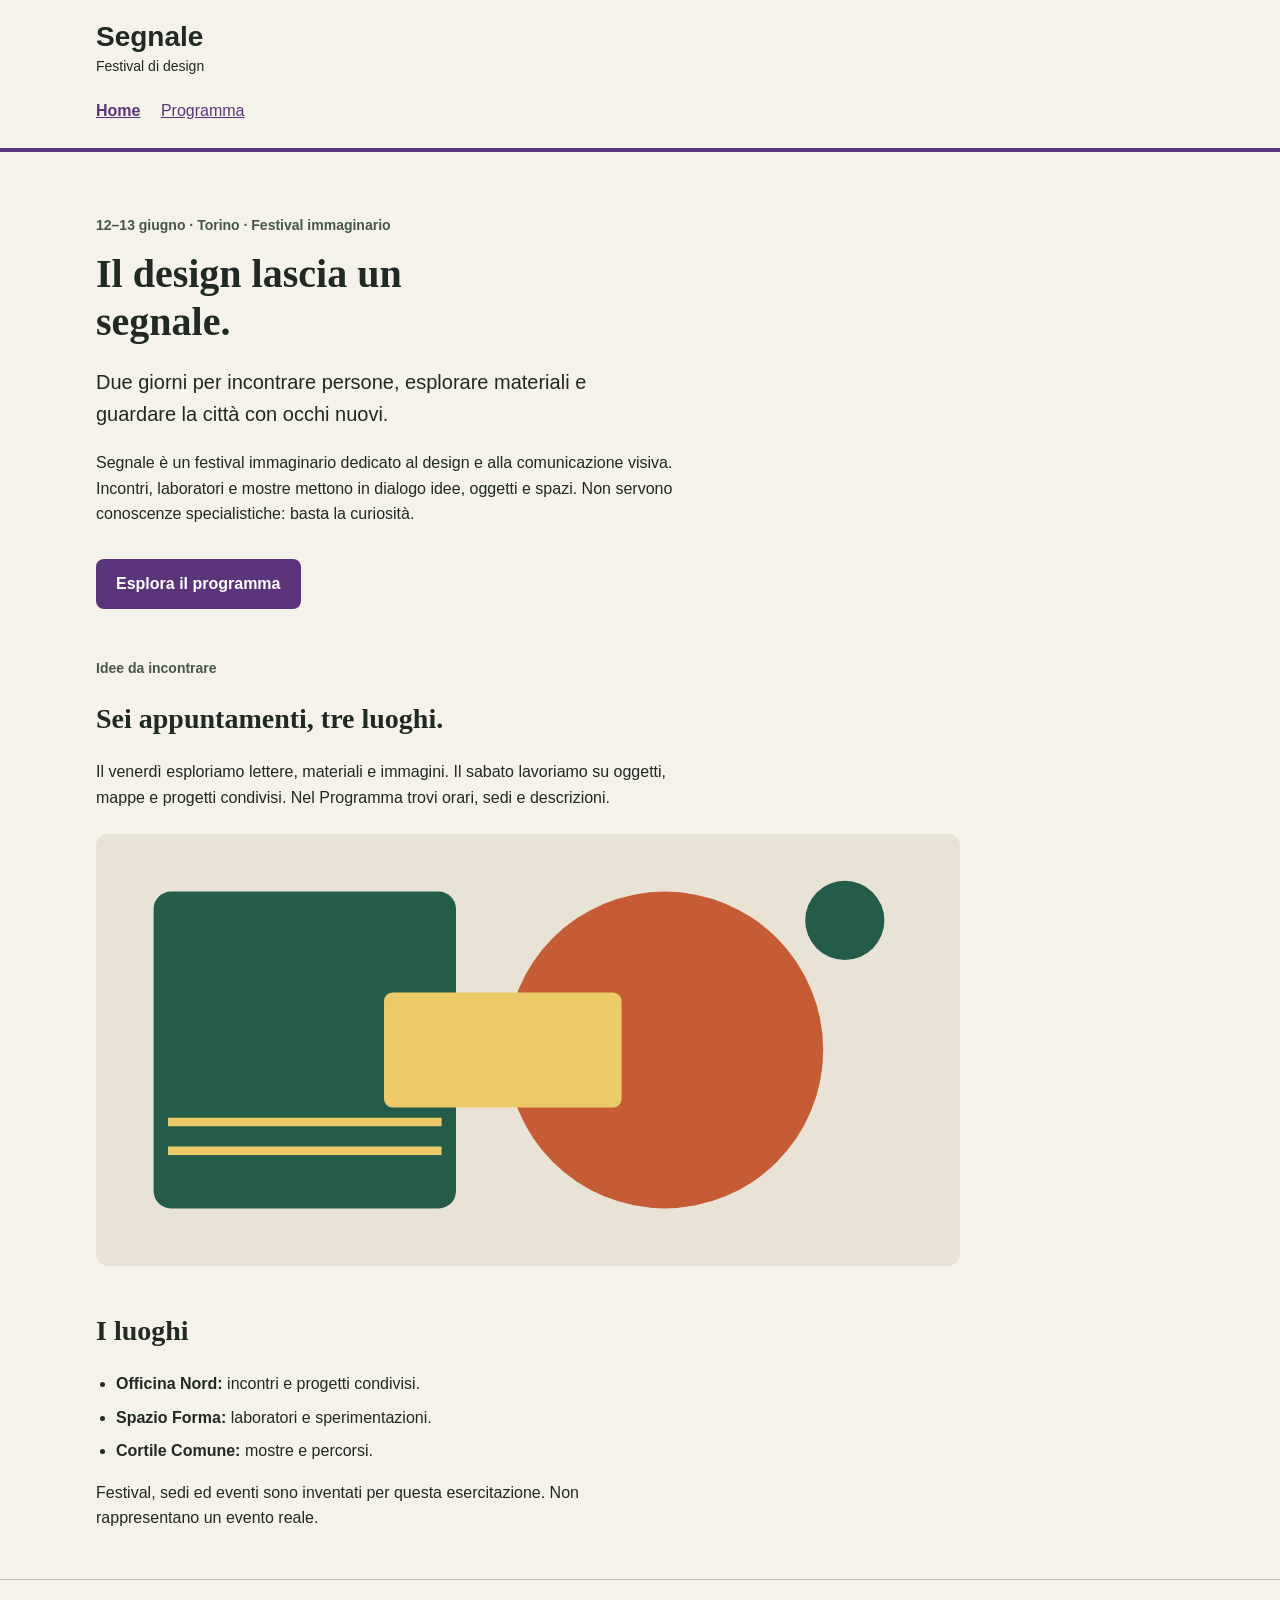
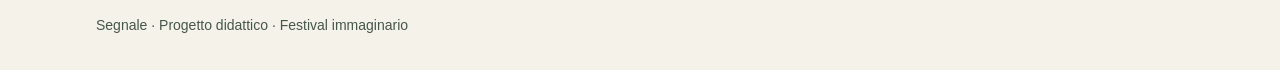
==== index.html @ 0e723b75 "Completa sito Segnale con layout responsive" ====
<!doctype html>
<html lang="it">
<head>
  <meta charset="utf-8">
  <meta name="viewport" content="width=device-width, initial-scale=1">
  <title>Segnale — Festival di design</title>
  <link rel="stylesheet" href="style.css">
</head>
<body>
  <a class="skip-link" href="#contenuto">Vai al contenuto</a>
  <header class="site-header">
    <div class="container">
      <a class="brand" href="index.html">Segnale<span>Festival di design</span></a>
      <nav aria-label="Navigazione principale">
        <a href="index.html" aria-current="page">Home</a>
        <a href="programma.html">Programma</a>
      </nav>
    </div>
  </header>

  <main id="contenuto" class="container">
    <section class="intro" aria-labelledby="titolo-home">
      <p class="eyebrow">12–13 giugno · Torino · Festival immaginario</p>
      <h1 id="titolo-home">Il design lascia un segnale.</h1>
      <p class="lead">Due giorni per incontrare persone, esplorare materiali e guardare la città con occhi nuovi.</p>
      <p class="reading-text">Segnale è un festival immaginario dedicato al design e alla comunicazione visiva. Incontri, laboratori e mostre mettono in dialogo idee, oggetti e spazi. Non servono conoscenze specialistiche: basta la curiosità.</p>
      <!-- Da completare: anche questo collegamento deve aprire il Programma. -->
  <a class="button-link" href="programma.html">Esplora il programma</a>
    </section>

    <section class="content-section" aria-labelledby="titolo-festival">
      <p class="eyebrow">Idee da incontrare</p>
      <h2 id="titolo-festival">Sei appuntamenti, tre luoghi.</h2>
      <p class="reading-text">Il venerdì esploriamo lettere, materiali e immagini. Il sabato lavoriamo su oggetti, mappe e progetti condivisi. Nel Programma trovi orari, sedi e descrizioni.</p>
      <img class="festival-image" src="assets/festival.svg" alt="Composizione geometrica di cerchi e rettangoli nei colori del festival" width="1200" height="600">
    </section>

    <section class="content-section" aria-labelledby="titolo-luoghi">
      <h2 id="titolo-luoghi">I luoghi</h2>
      <ul class="venues">
        <li><strong>Officina Nord:</strong> incontri e progetti condivisi.</li>
        <li><strong>Spazio Forma:</strong> laboratori e sperimentazioni.</li>
        <li><strong>Cortile Comune:</strong> mostre e percorsi.</li>
      </ul>
      <p class="reading-text">Festival, sedi ed eventi sono inventati per questa esercitazione. Non rappresentano un evento reale.</p>
    </section>
  </main>

  <footer class="site-footer"><div class="container"><p>Segnale · Progetto didattico · Festival immaginario</p></div></footer>
</body>
</html>
---- style.css ----
/* Stile iniziale: tipografia, colori e variabili CSS sono già predisposti.
   Lavoreremo su collegamenti, CSS condiviso e disposizione delle schede. */

/* Scelte comuni: ogni regola usa var() per richiamarne il valore. */
:root {
  --colore-primario:#5b347a;
  --colore-primario-scuro: #3c2056;
  --colore-sfondo: #f5f2e9;
  --colore-testo: #202923;
  --font-testo: Arial, Helvetica, sans-serif;
  --font-titoli: Georgia, "Times New Roman", serif;
}

* {
  box-sizing: border-box;
}

body {
  margin: 0;
  background: var(--colore-sfondo);
  color: var(--colore-testo);
  font-family: var(--font-testo);
  font-size: 1rem;
  line-height: 1.6;
}

a {
  color: var(--colore-primario);
}

a:hover {
  text-decoration-thickness: 3px;
}

a:focus-visible {
  outline: 3px solid var(--colore-testo);
  outline-offset: 4px;
}

.container {
  width: 92%;
  max-width: 68rem;
  margin: 0 auto;
}

.site-header {
  padding: 1.25rem 0;
border-bottom: 4px solid var(--colore-primario);
}

.brand {
  display: inline-block;
  color: var(--colore-testo);
  font-size: 1.75rem;
  font-weight: bold;
  line-height: 1.2;
  text-decoration: none;
}

.brand span {
  display: block;
  margin-top: 0.25rem;
  font-size: 0.875rem;
  font-weight: normal;
}

nav {
  margin-top: 1rem;
}

nav a {
  display: inline-block;
  margin-right: 1rem;
  padding: 0.25rem 0;
}

nav a[aria-current="page"] {
  font-weight: bold;
}

.intro {
  padding: 3rem 0 1rem;
}

.eyebrow,
.event-meta {
  color: #46564b;
  font-size: 0.875rem;
  font-weight: bold;
}

h1,
h2,
h3 {
  font-family: var(--font-titoli);
  line-height: 1.2;
}

h1 {
  max-width: 18ch;
  margin: 0.75rem 0 1.25rem;
  font-size: 2.5rem;
}

h2 {
  font-size: 1.75rem;
}

h3 {
  margin: 0.5rem 0 0.75rem;
  font-size: 1.375rem;
}

.lead {
  max-width: 48ch;
  font-size: 1.25rem;
}

.reading-text {
  max-width: 65ch;
}

.button-link {
  display: inline-block;
  margin-top: 1rem;
  padding: 0.75rem 1.25rem;
  border-radius: 0.5rem;
  background: var(--colore-primario);
  color: #ffffff;
  font-weight: bold;
  text-decoration: none;
}

.button-link:hover {
  background: var(--colore-primario-scuro);
}

.content-section {
  margin: 2rem 0 3rem;
}

.festival-image {
  display: block;
  width: 100%;
  max-width: 54rem;
  height: auto;
  margin-top: 1.5rem;
  border-radius: 0.75rem;
}

.venues {
  padding-left: 1.25rem;
}

.venues li {
  margin-bottom: 0.5rem;
}

.event-grid {
  display: grid;
  grid-template-columns: 1fr;
  gap: 2rem;
}

.event-card {
  margin-bottom: 1.5rem;
  overflow: hidden;
  border: 1px solid #b7c0b7;
  border-radius: 0.75rem;
  background: #ffffff;
}

.event-card img {
  display: block;
  width: 100%;
  height: auto;
}

.event-body {
  padding: 1.25rem;
}

.event-body p:last-child {
  margin-bottom: 0;
}

.event-place {
  color: #46564b;
  font-size: 0.875rem;
}

.site-footer {
  padding: 1.25rem 0;
  border-top: 1px solid #b7c0b7;
  color: #46564b;
  font-size: 0.875rem;
}

.skip-link {
  position: absolute;
  top: -6rem;
  left: 1rem;
  padding: 0.75rem 1rem;
  background: #ffffff;
  color: var(--colore-testo);
}

.skip-link:focus {
  top: 1rem;
}

@media (min-width: 600px) {
  .event-grid {
    grid-template-columns: repeat(2, minmax(0, 1fr));
  }
}

@media (min-width: 1024px) {
  .event-grid {
    grid-template-columns: repeat(3, minmax(0, 1fr));
  }
}
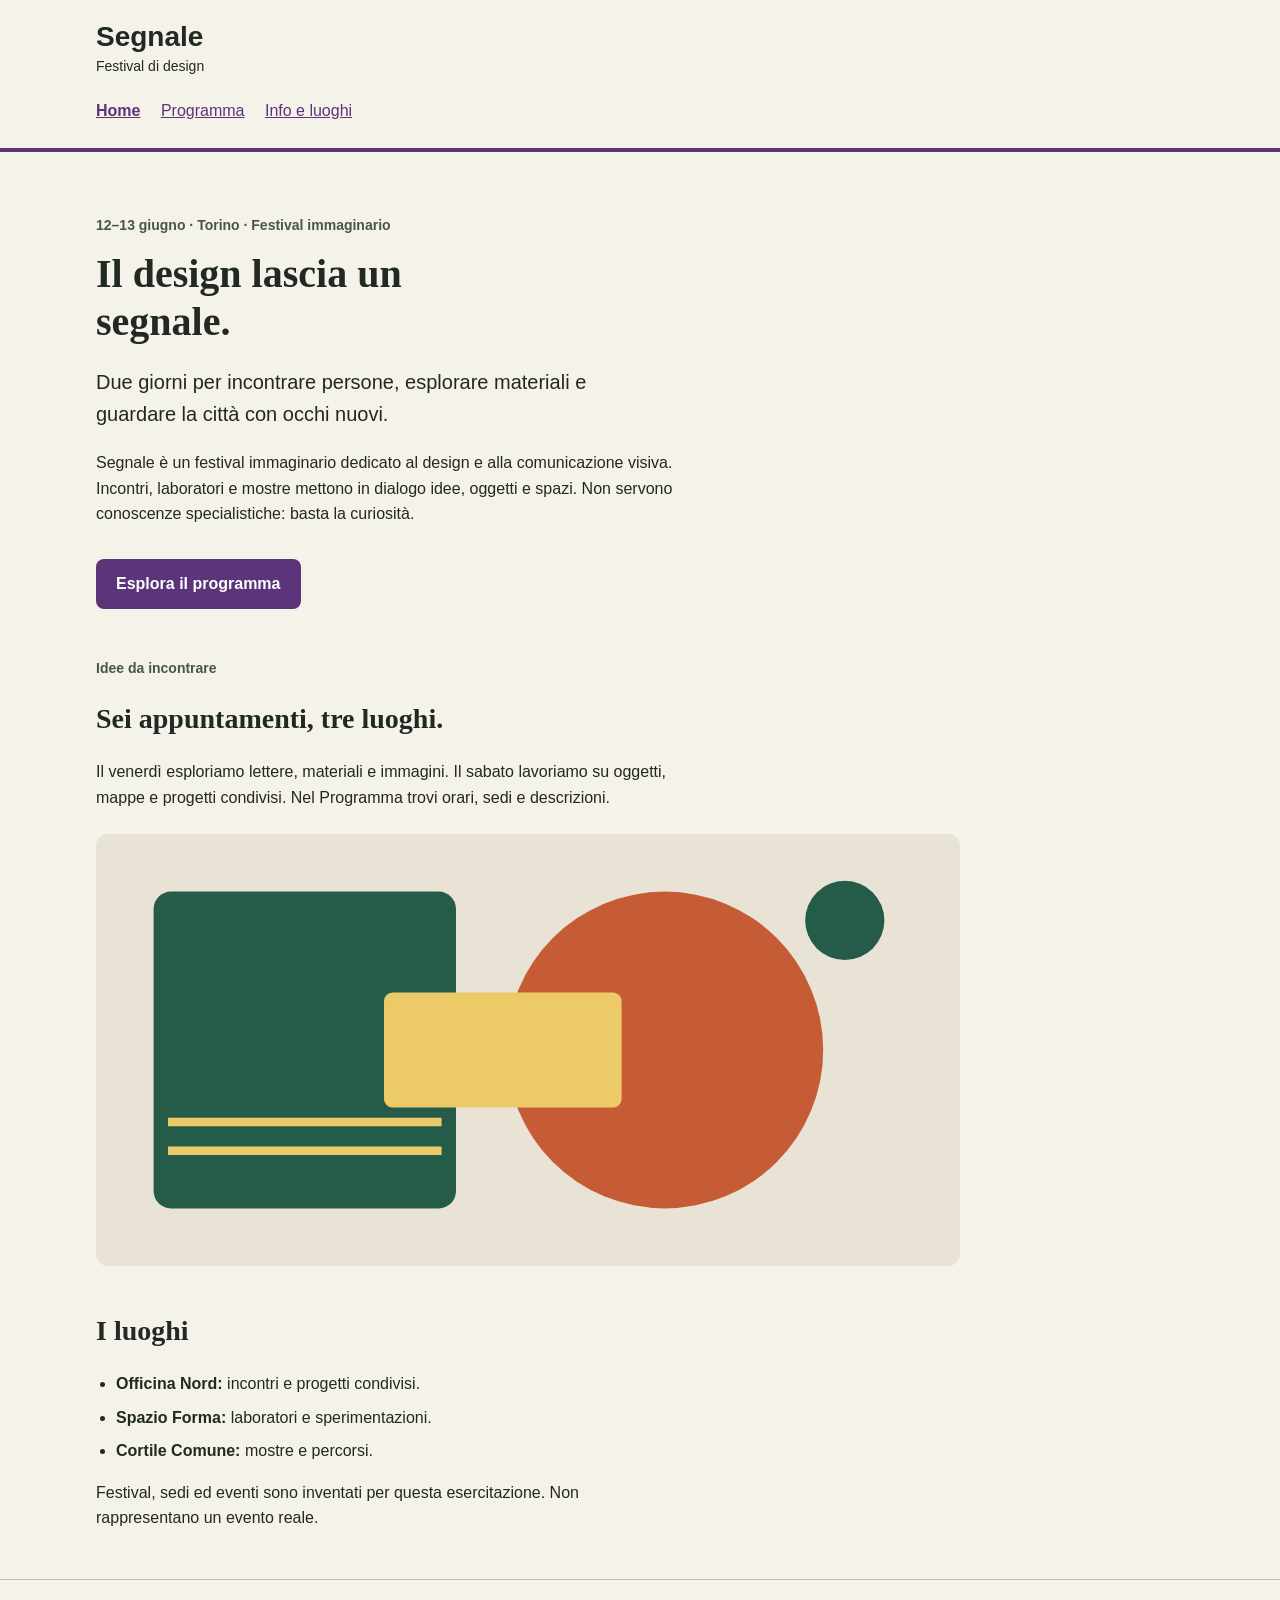
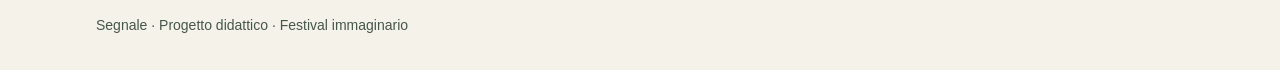
==== commit a468f7b3: "Esercitazione 6 - Info e luoghi, galleria e mappa" ====
--- a/index.html
+++ b/index.html
@@ -14,6 +14,7 @@
       <nav aria-label="Navigazione principale">
         <a href="index.html" aria-current="page">Home</a>
         <a href="programma.html">Programma</a>
+        <a href="info.html">Info e luoghi</a>
       </nav>
     </div>
   </header>
--- a/style.css
+++ b/style.css
@@ -220,3 +220,65 @@
     grid-template-columns: repeat(3, minmax(0, 1fr));
   }
 }
+
+/* GALLERIA FOTOGRAFICA */
+
+.sedi-swiper {
+  width: 100%;
+  max-width: 54rem;
+  margin: 1.5rem 0;
+  padding-bottom: 3rem;
+  --swiper-theme-color: var(--colore-primario);
+}
+
+.sede-slide {
+  margin: 0;
+  background: #ffffff;
+  border: 1px solid #b7c0b7;
+  border-radius: 0.75rem;
+  overflow: hidden;
+}
+
+.sede-slide img {
+  display: block;
+  width: 100%;
+  aspect-ratio: 16 / 9;
+  object-fit: cover;
+}
+
+.sede-slide figcaption {
+  padding: 1.25rem;
+  color: var(--colore-testo);
+}
+
+.sede-slide strong {
+  display: block;
+  font-family: var(--font-titoli);
+  font-size: 1.25rem;
+}
+
+.sedi-swiper .swiper-button-prev,
+.sedi-swiper .swiper-button-next {
+  color: #ffffff;
+  background: var(--colore-primario);
+  border-radius: 50%;
+  width: 2.5rem;
+  height: 2.5rem;
+}
+
+.sedi-swiper .swiper-button-prev:focus-visible,
+.sedi-swiper .swiper-button-next:focus-visible {
+  outline: 3px solid var(--colore-testo);
+  outline-offset: 3px;
+}
+
+/* MAPPA DELLE SEDI */
+
+#mappa-sedi {
+  display: block;
+  width: 100%;
+  height: 400px;
+  border: 0;
+  border-radius: 0.75rem;
+  margin-top: 1.5rem;
+}
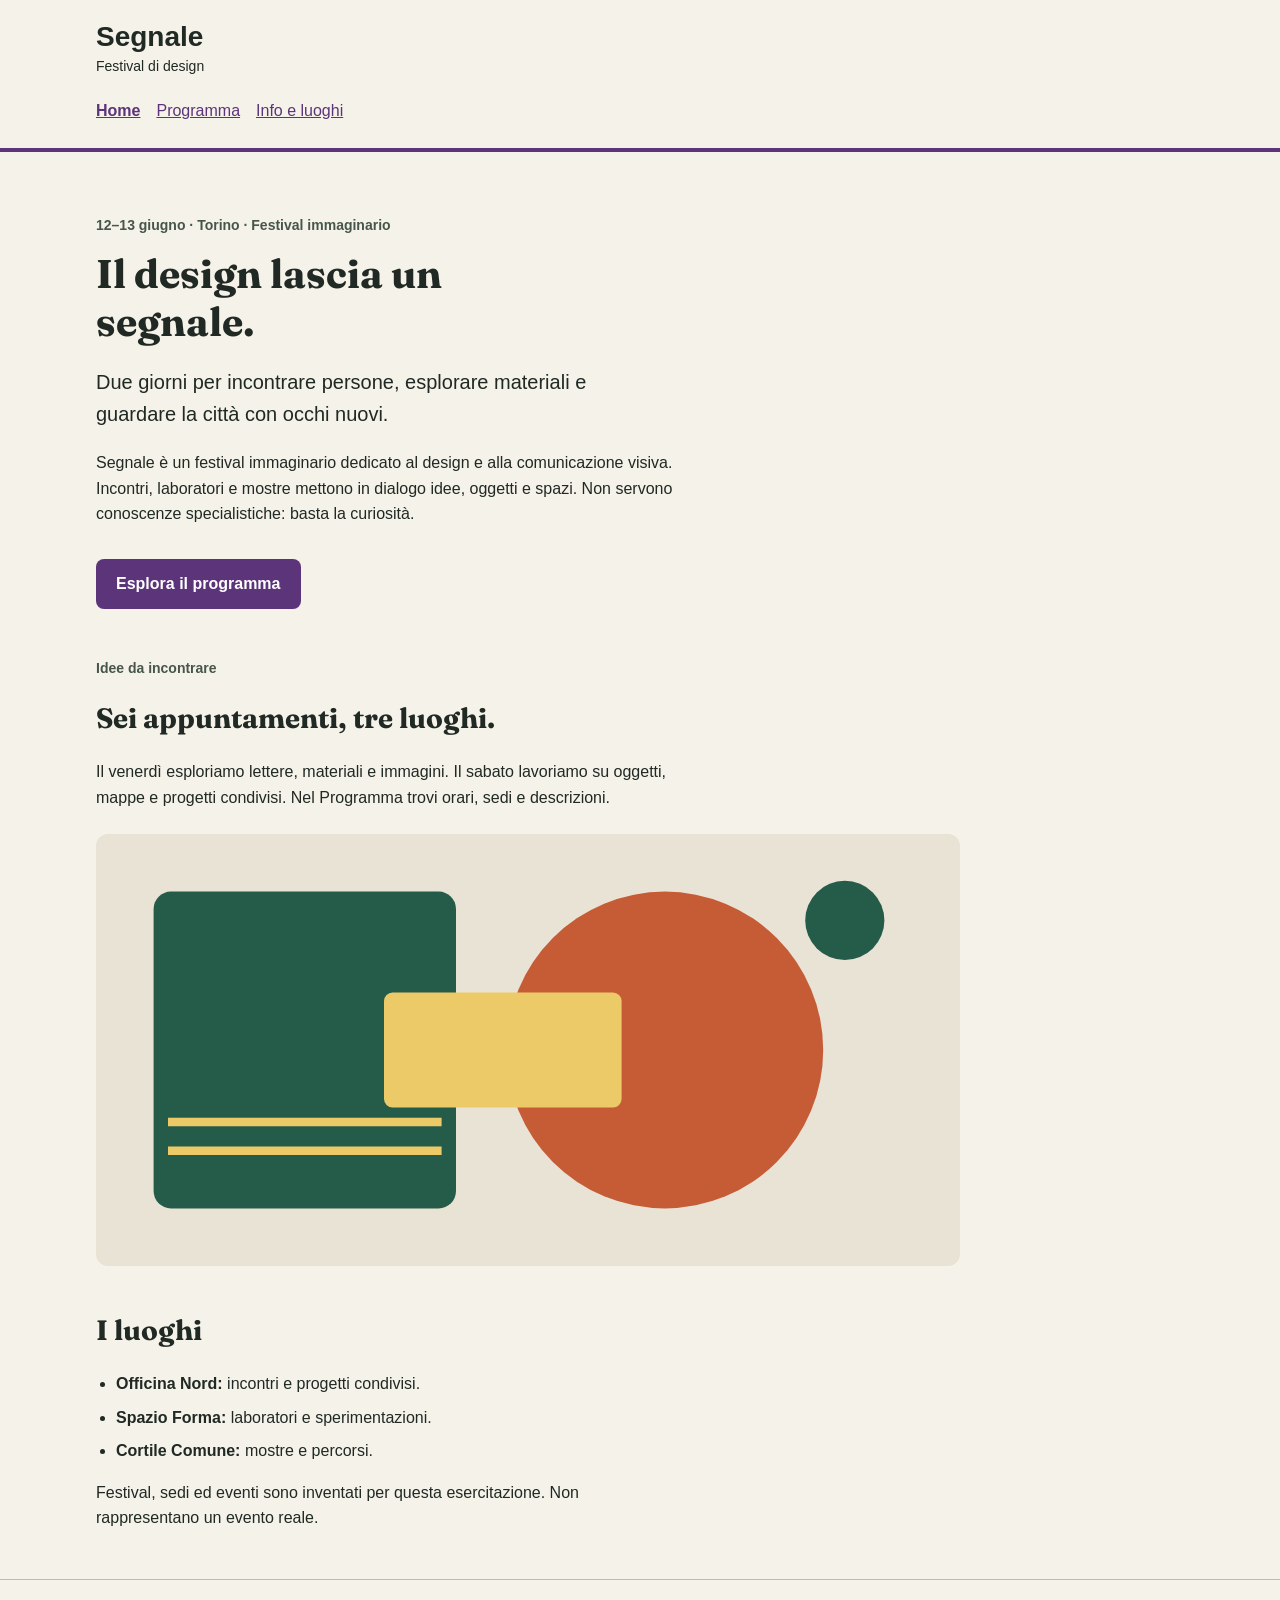
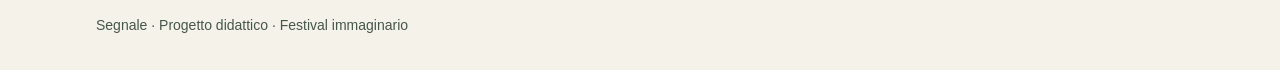
==== commit da755200: "Esercitazione 7 - Moodboard, font e menu responsive" ====
--- a/index.html
+++ b/index.html
@@ -4,6 +4,7 @@
   <meta charset="utf-8">
   <meta name="viewport" content="width=device-width, initial-scale=1">
   <title>Segnale — Festival di design</title>
+<link href="https://fonts.googleapis.com/css2?family=Fraunces:wght@400;600;700&display=swap" rel="stylesheet">
   <link rel="stylesheet" href="style.css">
 </head>
 <body>
--- a/style.css
+++ b/style.css
@@ -8,7 +8,7 @@
   --colore-sfondo: #f5f2e9;
   --colore-testo: #202923;
   --font-testo: Arial, Helvetica, sans-serif;
-  --font-titoli: Georgia, "Times New Roman", serif;
+ --font-titoli: "Fraunces", Georgia, serif;
 }
 
 * {
@@ -282,3 +282,34 @@
   border-radius: 0.75rem;
   margin-top: 1.5rem;
 }
+
+/* MENU RESPONSIVE */
+
+nav {
+  display: flex;
+  flex-direction: column;
+  align-items: flex-start;
+  gap: 0.25rem;
+}
+
+nav a {
+  margin-right: 0;
+}
+
+@media (min-width: 600px) {
+  nav {
+    flex-direction: row;
+    align-items: center;
+    flex-wrap: wrap;
+    gap: 1rem;
+  }
+}
+
+/* INTESTAZIONE STICKY */
+
+.site-header {
+  position: sticky;
+  top: 0;
+  z-index: 100;
+  background: var(--colore-sfondo);
+}
